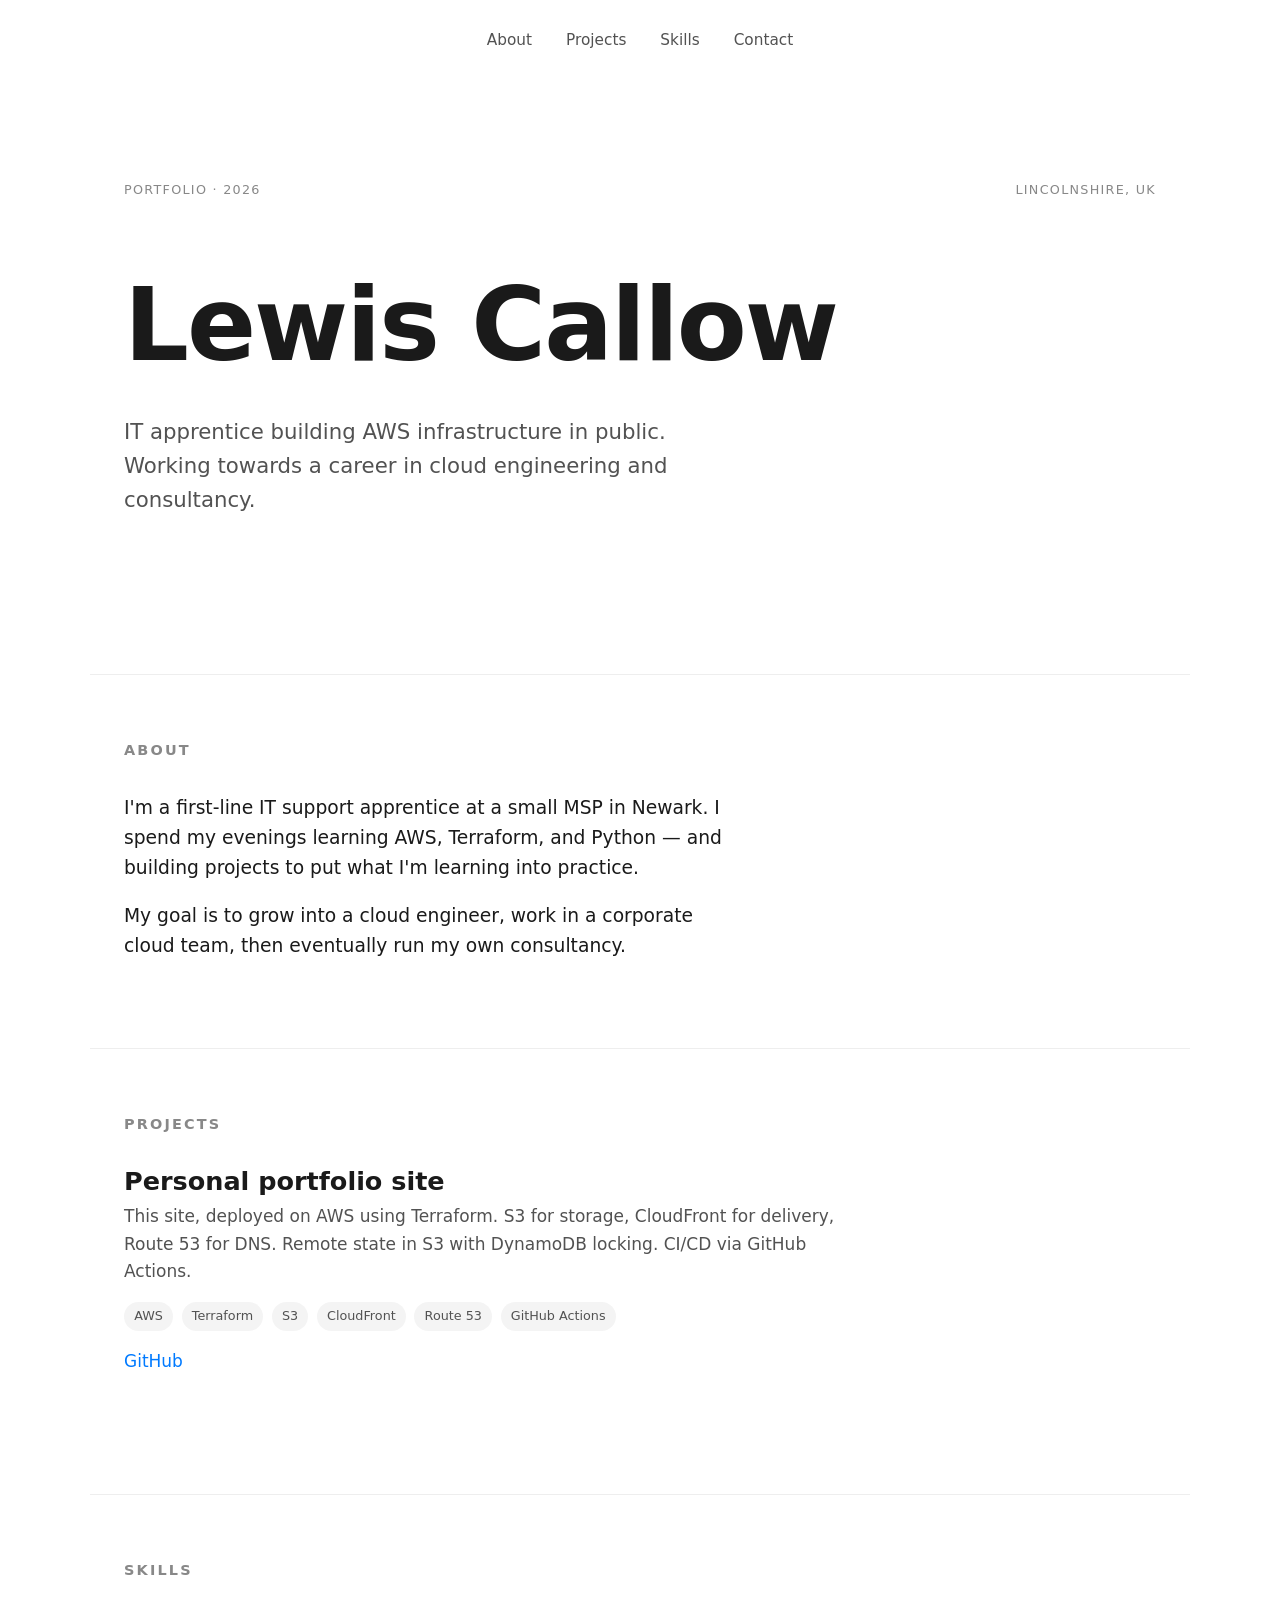
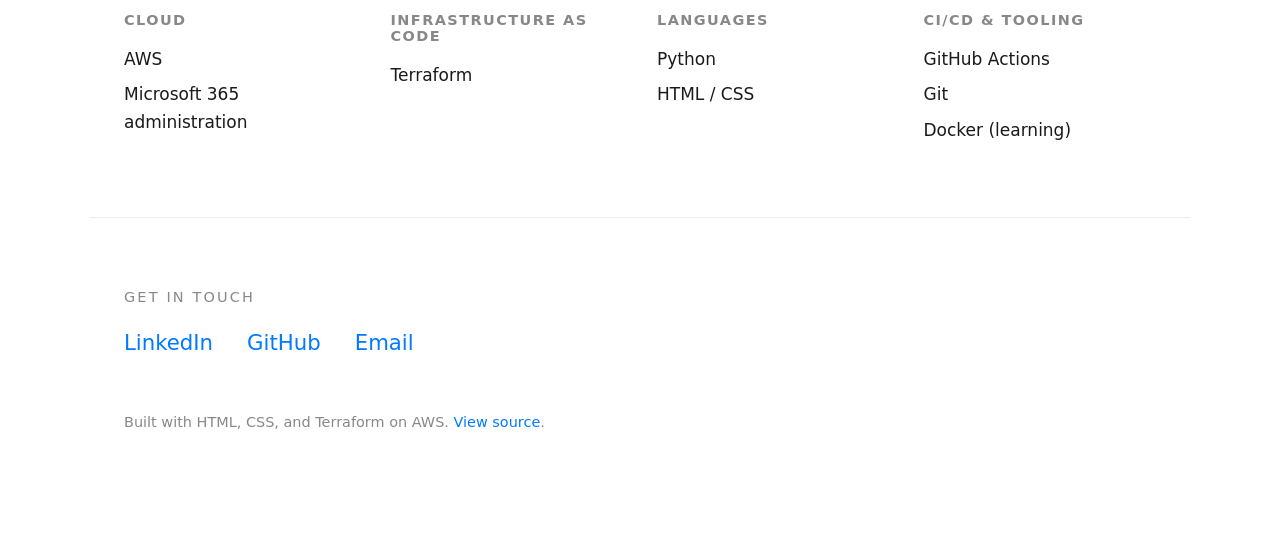
==== site/index.html @ 88adb171 "Add v1 portfolio site with hero, projects, skills, footer" ====
<!doctype html>
<html lang="en">
  <head>
    <meta charset="UTF-8" />
    <meta name="viewport" content="width=device-width, initial-scale=1.0" />
    <title>Lewis Callow</title>
    <meta
      name="description"
      content="IT apprentice building AWS infrastructure in public. Portfolio of cloud engineering projects."
    />
    <link rel="stylesheet" href="style.css" />
  </head>
  <body>
    <nav class="site-nav" aria-label="Primary">
      <ul class="site-nav-links">
        <li><a href="#about">About</a></li>
        <li><a href="#projects">Projects</a></li>
        <li><a href="#skills">Skills</a></li>
        <li><a href="#contact">Contact</a></li>
      </ul>
    </nav>
    <header class="hero">
      <div class="hero-meta">
        <span>Portfolio · 2026</span>
        <span>Lincolnshire, UK</span>
      </div>
      <h1 class="hero-name">Lewis Callow</h1>
      <p class="hero-tagline">
        IT apprentice building AWS infrastructure in public. Working towards a
        career in cloud engineering and consultancy.
      </p>
    </header>

    <main>
      <section id="about">
        <h2>About</h2>
        <p>
          <!-- Replace with your own voice. 2-3 sentences max. -->
          I'm a first-line IT support apprentice at a small MSP in Newark. I
          spend my evenings learning AWS, Terraform, and Python — and building
          projects to put what I'm learning into practice.
        </p>
        <p>
          My goal is to grow into a cloud engineer, work in a corporate cloud
          team, then eventually run my own consultancy.
        </p>
      </section>

      <section id="projects">
        <h2>Projects</h2>

        <article class="project">
          <h3>Personal portfolio site</h3>
          <p class="project-description">
            This site, deployed on AWS using Terraform. S3 for storage,
            CloudFront for delivery, Route 53 for DNS. Remote state in S3 with
            DynamoDB locking. CI/CD via GitHub Actions.
          </p>
          <ul class="project-tags">
            <li>AWS</li>
            <li>Terraform</li>
            <li>S3</li>
            <li>CloudFront</li>
            <li>Route 53</li>
            <li>GitHub Actions</li>
          </ul>
          <ul class="project-links">
            <li>
              <a href="https://github.com/lcallow1/lewis-portfolio-site"
                >GitHub</a
              >
            </li>
            <!-- <li><a href="#">Walkthrough</a></li>  uncomment when Loom recorded -->
          </ul>
        </article>

        <!-- Duplicate the <article> above to add more projects later -->
      </section>

      <section id="skills">
        <h2>Skills</h2>

        <div class="skill-groups">
          <div class="skill-group">
            <h3>Cloud</h3>
            <ul>
              <li>AWS</li>
              <li>Microsoft 365 administration</li>
            </ul>
          </div>

          <div class="skill-group">
            <h3>Infrastructure as Code</h3>
            <ul>
              <li>Terraform</li>
            </ul>
          </div>

          <div class="skill-group">
            <h3>Languages</h3>
            <ul>
              <li>Python</li>
              <li>HTML / CSS</li>
            </ul>
          </div>

          <div class="skill-group">
            <h3>CI/CD &amp; Tooling</h3>
            <ul>
              <li>GitHub Actions</li>
              <li>Git</li>
              <li>Docker (learning)</li>
            </ul>
          </div>
        </div>
      </section>
    </main>

    <footer>
      <p class="contact-prompt">Get in touch</p>
      <ul class="contact-links">
        <li>
          <a href="https://www.linkedin.com/in/YOUR-LINKEDIN">LinkedIn</a>
        </li>
        <li><a href="https://github.com/lcallow1">GitHub</a></li>
        <li><a href="mailto:lewis.fcallow@gmail.com">Email</a></li>
      </ul>
      <p class="footer-note">
        Built with HTML, CSS, and Terraform on AWS.
        <a href="https://github.com/lcallow1/lewis-portfolio-site"
          >View source</a
        >.
      </p>
    </footer>
  </body>
</html>
---- site/style.css ----
/* =========================================================================
   1. Reset & base
   ========================================================================= */

*,
*::before,
*::after {
  box-sizing: border-box;
}

html {
  /* clamp() = min, preferred, max — fluid font sizing */
  font-size: clamp(15px, 1vw + 12px, 17px);
  scroll-behavior: smooth;
}

body {
  margin: 0;
  font-family:
    system-ui,
    -apple-system,
    "Segoe UI",
    Roboto,
    sans-serif;
  color: #1a1a1a;
  background: #ffffff;
  line-height: 1.6;
}

h1,
h2,
h3 {
  margin: 0;
  line-height: 1.1;
  font-weight: 600;
}

p {
  margin: 0 0 1em;
}

a {
  color: #007aff; /* accent colour — change to your taste */
  text-decoration: none;
  border-bottom: 1px solid transparent;
  transition: border-color 0.15s ease;
}

a:hover {
  border-bottom-color: currentColor;
}

ul {
  list-style: none;
  padding: 0;
  margin: 0;
}

/* =========================================================================
   2. Nav
   ========================================================================= */

.site-nav {
  display: flex;
  justify-content: center; /* was: space-between */
  align-items: center;
  max-width: 1100px;
  margin: 0 auto;
  padding: 1.5rem 2rem;
}

.site-nav-links {
  display: flex;
  gap: 2rem;
}

.site-nav-links a {
  color: #525252;
  font-size: 0.9rem;
  border-bottom: none;
}

.site-nav-links a:hover {
  color: #1a1a1a;
}

/* On mobile, hide the links — keep the logo */
@media (max-width: 600px) {
  .site-nav-links {
    display: none;
  }
}

/* =========================================================================
   3. Layout: shared container width
   ========================================================================= */

.hero,
main section,
footer {
  max-width: 1100px;
  margin: 0 auto;
  padding: 0 2rem;
}

/* =========================================================================
   3. Hero
   ========================================================================= */

.hero {
  padding-top: 6rem;
  padding-bottom: 8rem;
}

.hero-meta {
  display: flex;
  justify-content: space-between;
  font-size: 0.75rem;
  text-transform: uppercase;
  letter-spacing: 0.1em;
  color: #888;
  margin-bottom: 4rem;
}

.hero-name {
  font-size: clamp(3rem, 9vw, 6rem);
  font-weight: 700;
  letter-spacing: -0.02em;
}

.hero-tagline {
  font-size: 1.25rem;
  color: #525252;
  max-width: 36rem;
  margin-top: 2rem;
}

/* =========================================================================
   4. Sections
   ========================================================================= */

main section {
  padding-top: 4rem;
  padding-bottom: 4rem;
  border-top: 1px solid #eee; /* gentle dividers */
}

main section h2 {
  font-size: 0.85rem;
  text-transform: uppercase;
  letter-spacing: 0.15em;
  color: #888;
  margin-bottom: 2rem;
}

/* About */

#about p {
  font-size: 1.1rem;
  max-width: 36rem;
}

/* =========================================================================
   5. Projects
   ========================================================================= */

.project {
  margin-bottom: 3rem;
}

.project h3 {
  font-size: 1.5rem;
  margin-bottom: 0.5rem;
}

.project-description {
  max-width: 42rem;
  color: #525252;
}

.project-tags {
  display: flex;
  flex-wrap: wrap;
  gap: 0.5rem;
  margin: 1rem 0;
}

.project-tags li {
  font-size: 0.75rem;
  padding: 0.25rem 0.6rem;
  background: #f4f4f4;
  border-radius: 999px;
  color: #525252;
}

.project-links {
  display: flex;
  gap: 1.5rem;
}

/* =========================================================================
   6. Skills
   ========================================================================= */

.skill-groups {
  display: grid;
  grid-template-columns: repeat(auto-fit, minmax(180px, 1fr));
  gap: 2rem;
}

.skill-group h3 {
  font-size: 0.85rem;
  text-transform: uppercase;
  letter-spacing: 0.1em;
  color: #888;
  margin-bottom: 0.75rem;
}

.skill-group li {
  padding: 0.25rem 0;
  color: #1a1a1a;
}

/* =========================================================================
   7. Footer
   ========================================================================= */

footer {
  padding-top: 4rem;
  padding-bottom: 6rem;
  border-top: 1px solid #eee;
}

.contact-prompt {
  font-size: 0.85rem;
  text-transform: uppercase;
  letter-spacing: 0.15em;
  color: #888;
  margin-bottom: 1rem;
}

.contact-links {
  display: flex;
  gap: 2rem;
  font-size: 1.25rem;
  margin-bottom: 3rem;
}

.footer-note {
  font-size: 0.85rem;
  color: #888;
}

/* =========================================================================
   8. Responsive tweaks
   ========================================================================= */

@media (max-width: 600px) {
  .hero {
    padding-top: 3rem;
    padding-bottom: 5rem;
  }

  .hero-meta {
    flex-direction: column;
    gap: 0.5rem;
  }

  .contact-links {
    flex-direction: column;
    gap: 0.75rem;
  }
}
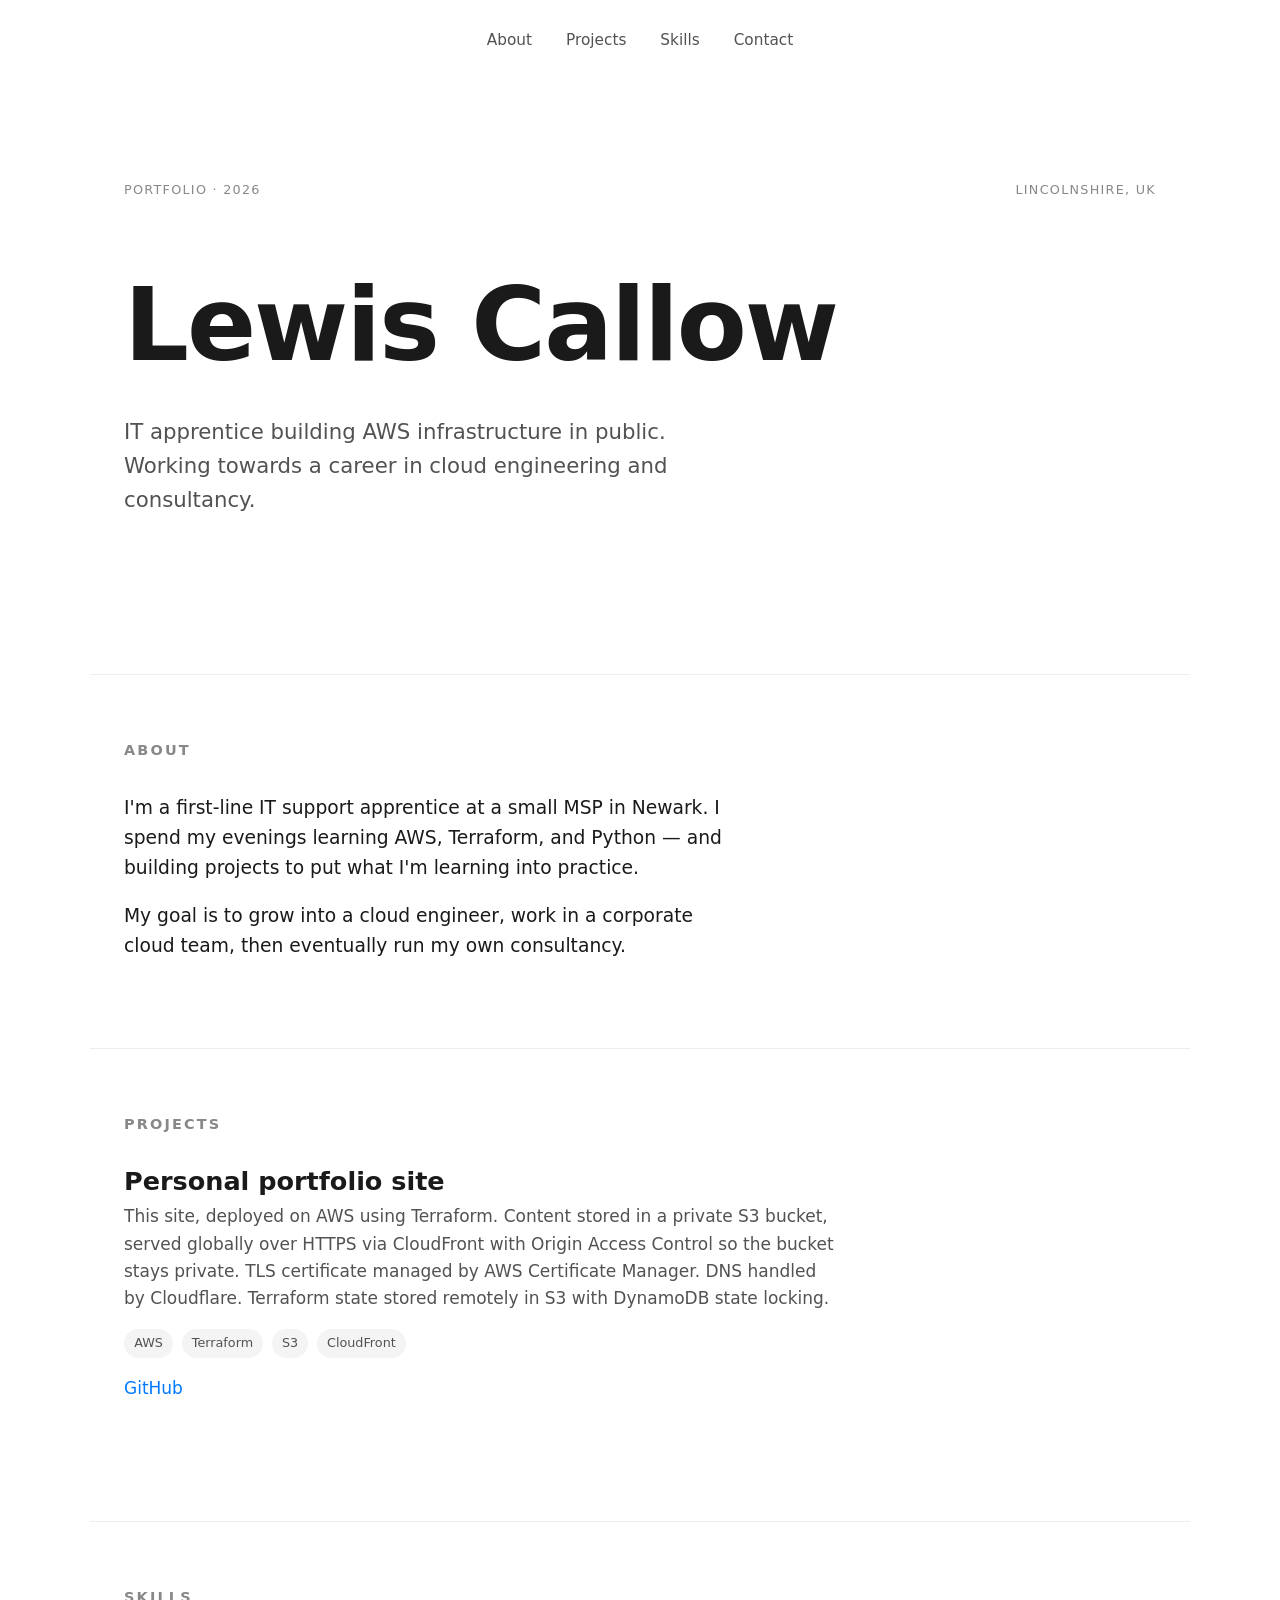
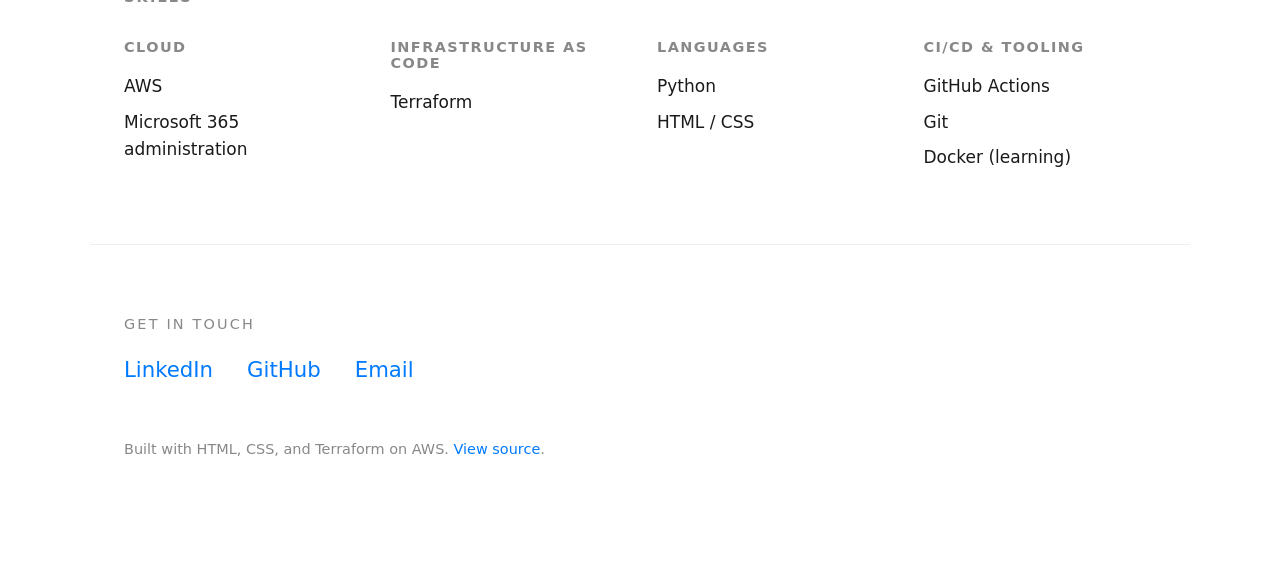
==== commit 341d45f3: "Add GitHub Actions deploy pipeline with OIDC authentication" ====
--- a/site/index.html
+++ b/site/index.html
@@ -52,17 +52,17 @@
         <article class="project">
           <h3>Personal portfolio site</h3>
           <p class="project-description">
-            This site, deployed on AWS using Terraform. S3 for storage,
-            CloudFront for delivery, Route 53 for DNS. Remote state in S3 with
-            DynamoDB locking. CI/CD via GitHub Actions.
+            This site, deployed on AWS using Terraform. Content stored in a
+            private S3 bucket, served globally over HTTPS via CloudFront with
+            Origin Access Control so the bucket stays private. TLS certificate
+            managed by AWS Certificate Manager. DNS handled by Cloudflare.
+            Terraform state stored remotely in S3 with DynamoDB state locking.
           </p>
           <ul class="project-tags">
             <li>AWS</li>
             <li>Terraform</li>
             <li>S3</li>
             <li>CloudFront</li>
-            <li>Route 53</li>
-            <li>GitHub Actions</li>
           </ul>
           <ul class="project-links">
             <li>
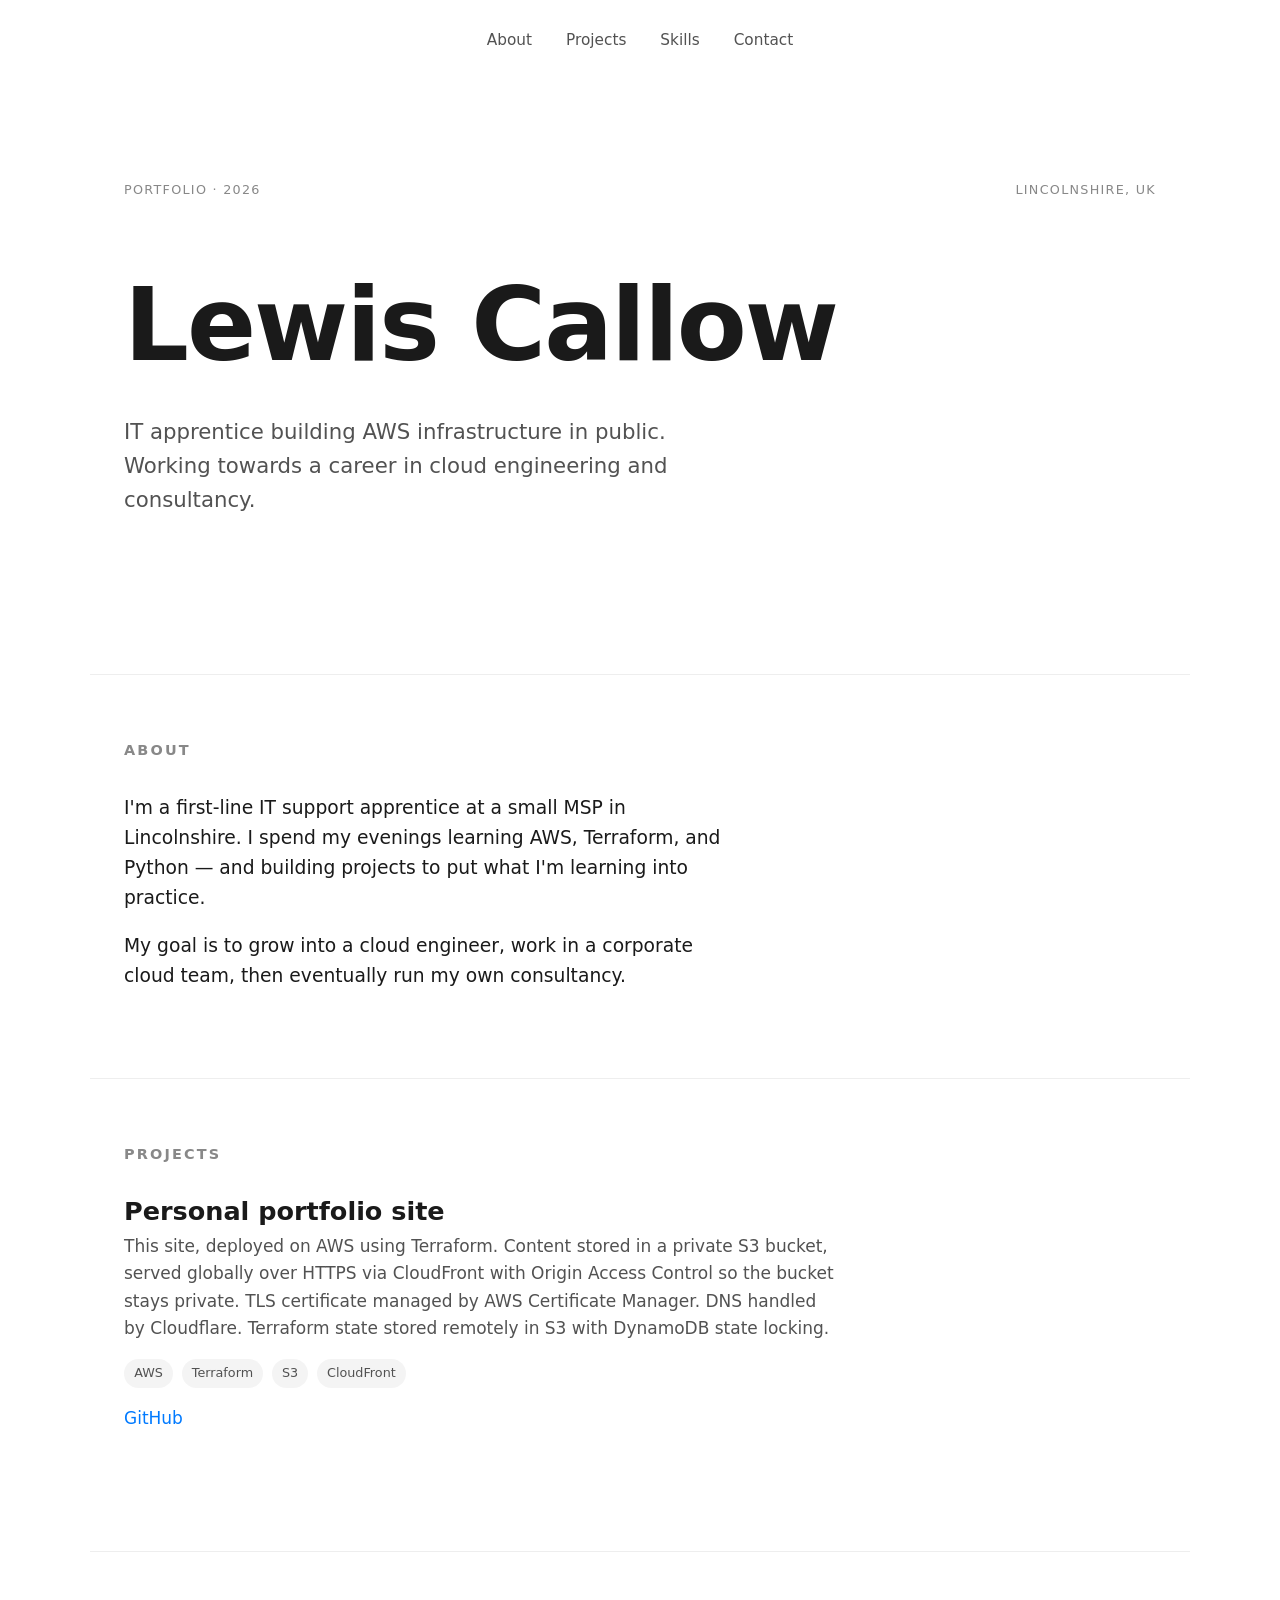
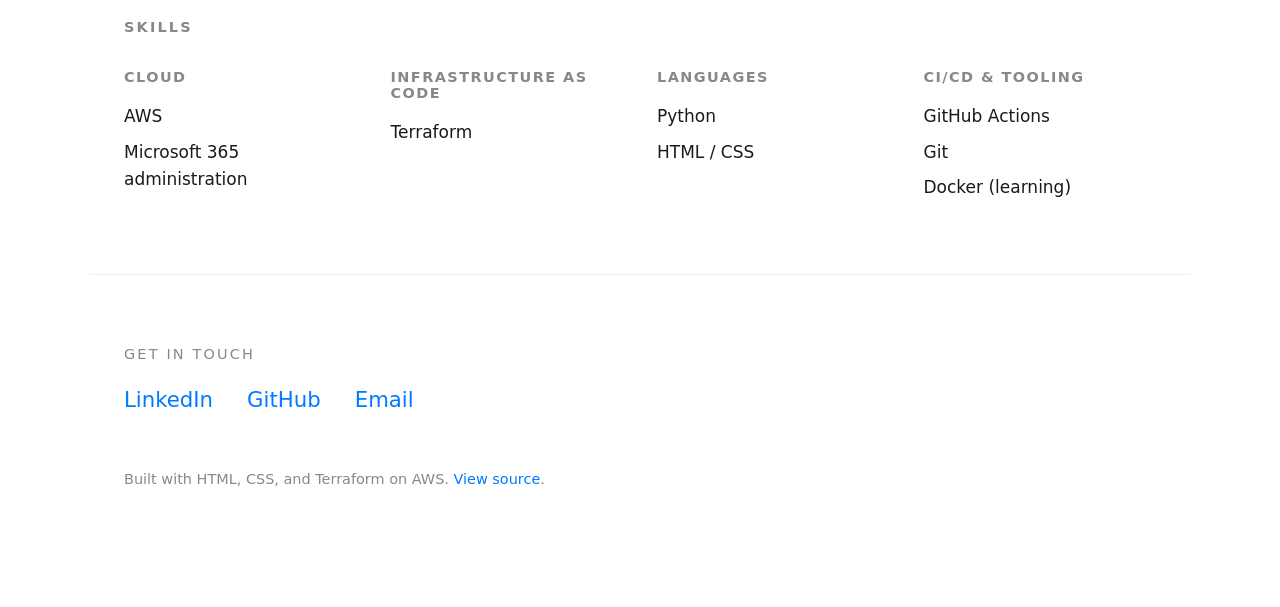
==== commit be030ea2: "Test GitHub Actions deploy pipeline" ====
--- a/site/index.html
+++ b/site/index.html
@@ -36,8 +36,8 @@
         <h2>About</h2>
         <p>
           <!-- Replace with your own voice. 2-3 sentences max. -->
-          I'm a first-line IT support apprentice at a small MSP in Newark. I
-          spend my evenings learning AWS, Terraform, and Python — and building
+          I'm a first-line IT support apprentice at a small MSP in Lincolnshire.
+          I spend my evenings learning AWS, Terraform, and Python — and building
           projects to put what I'm learning into practice.
         </p>
         <p>
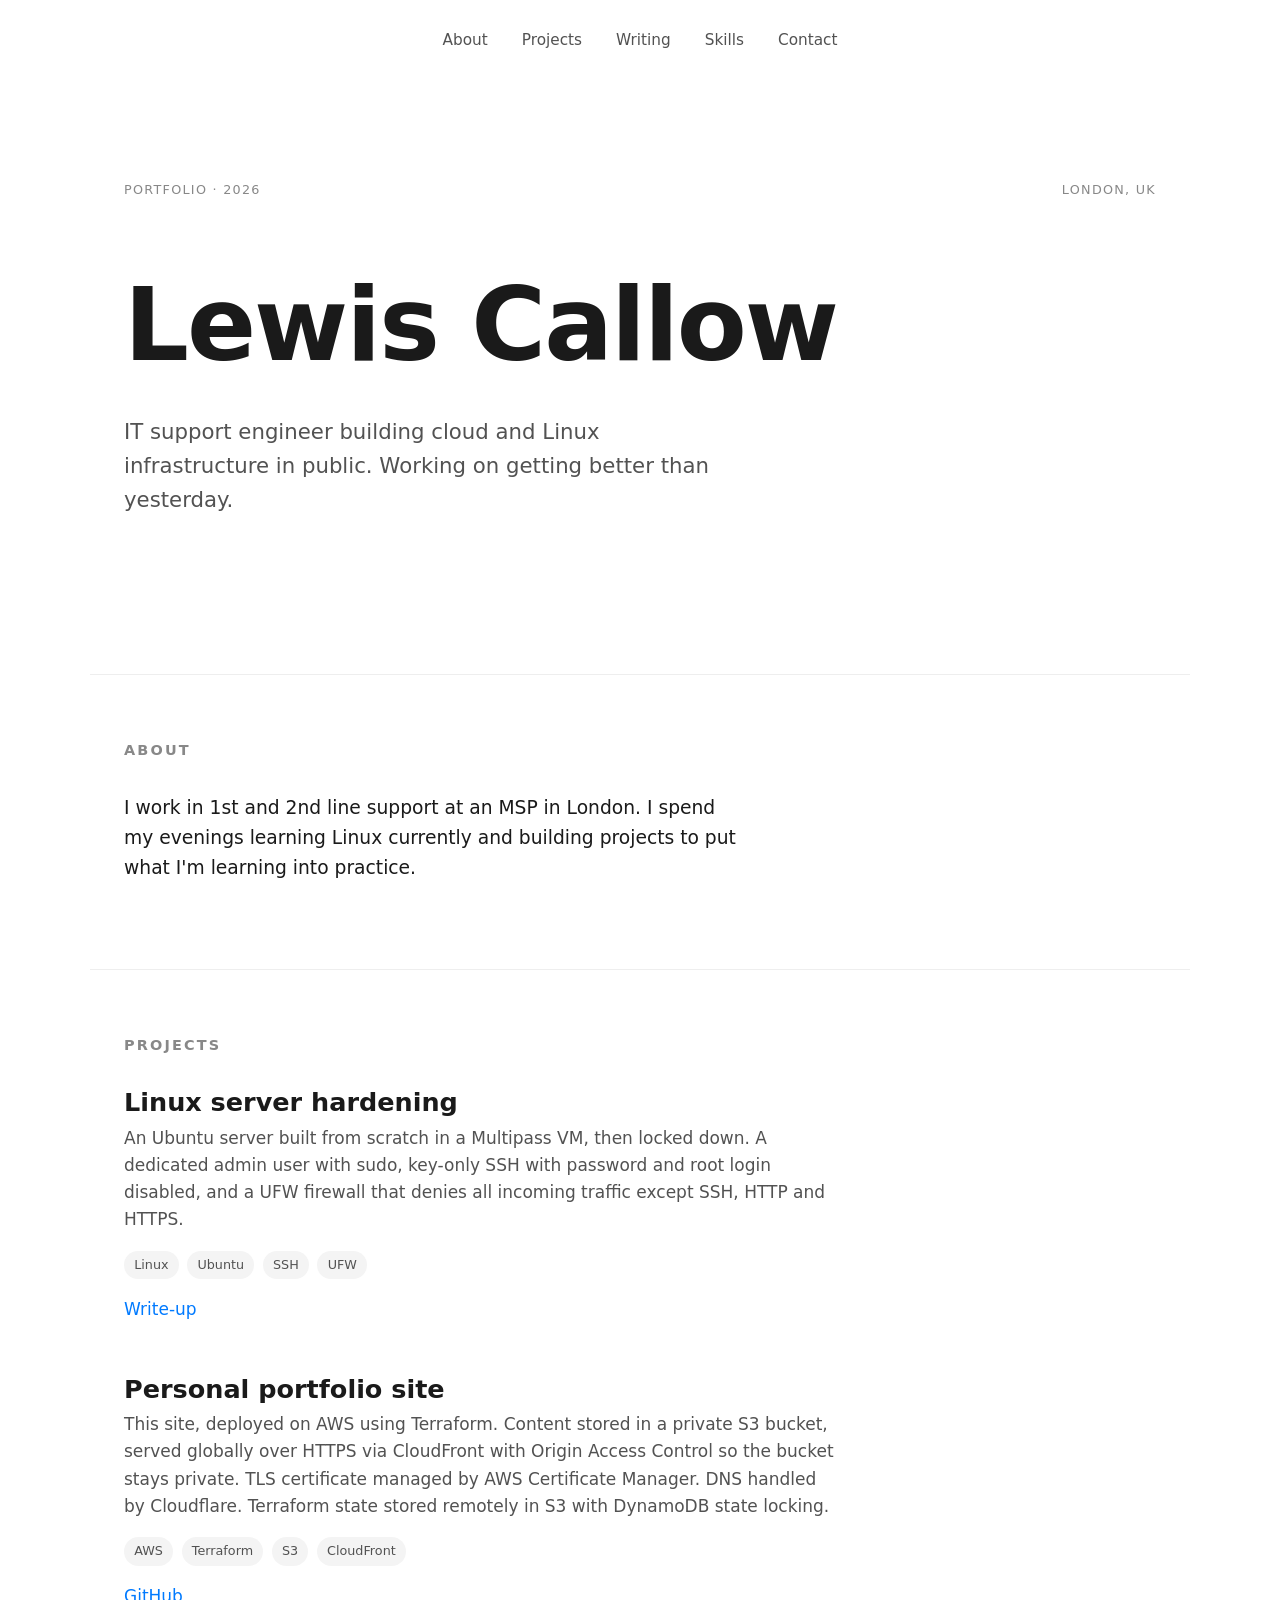
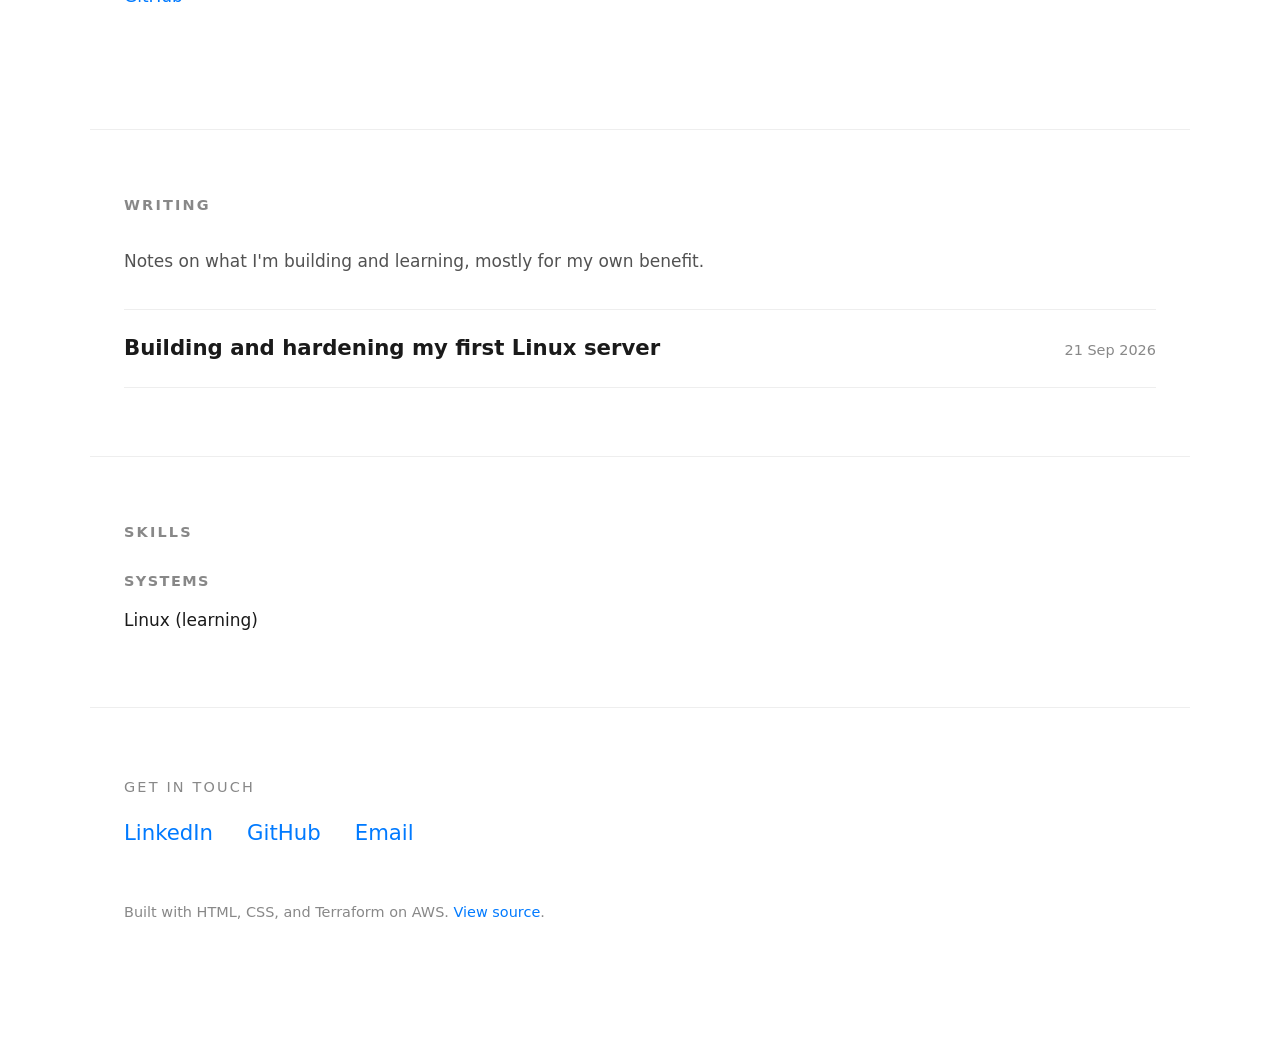
==== commit a6783906: "Add blog and Linux project" ====
--- a/site/index.html
+++ b/site/index.html
@@ -6,7 +6,7 @@
     <title>Lewis Callow</title>
     <meta
       name="description"
-      content="IT apprentice building AWS infrastructure in public. Portfolio of cloud engineering projects."
+      content="IT support engineer building cloud and Linux infrastructure in public. Portfolio of projects and write-ups."
     />
     <link rel="stylesheet" href="style.css" />
   </head>
@@ -15,6 +15,7 @@
       <ul class="site-nav-links">
         <li><a href="#about">About</a></li>
         <li><a href="#projects">Projects</a></li>
+        <li><a href="#writing">Writing</a></li>
         <li><a href="#skills">Skills</a></li>
         <li><a href="#contact">Contact</a></li>
       </ul>
@@ -22,12 +23,12 @@
     <header class="hero">
       <div class="hero-meta">
         <span>Portfolio · 2026</span>
-        <span>Lincolnshire, UK</span>
+        <span>London, UK</span>
       </div>
       <h1 class="hero-name">Lewis Callow</h1>
       <p class="hero-tagline">
-        IT apprentice building AWS infrastructure in public. Working towards a
-        career in cloud engineering and consultancy.
+        IT support engineer building cloud and Linux infrastructure in public.
+        Working on getting better than yesterday.
       </p>
     </header>
 
@@ -35,19 +36,33 @@
       <section id="about">
         <h2>About</h2>
         <p>
-          <!-- Replace with your own voice. 2-3 sentences max. -->
-          I'm a first-line IT support apprentice at a small MSP in Lincolnshire.
-          I spend my evenings learning AWS, Terraform, and Python — and building
+          I work in 1st and 2nd line support at an MSP in London. I spend my
+          evenings learning Linux currently and building
           projects to put what I'm learning into practice.
-        </p>
-        <p>
-          My goal is to grow into a cloud engineer, work in a corporate cloud
-          team, then eventually run my own consultancy.
         </p>
       </section>
 
       <section id="projects">
         <h2>Projects</h2>
+
+        <article class="project">
+          <h3>Linux server hardening</h3>
+          <p class="project-description">
+            An Ubuntu server built from scratch in a Multipass VM, then locked
+            down. A dedicated admin user with sudo, key-only SSH with password
+            and root login disabled, and a UFW firewall that denies all incoming
+            traffic except SSH, HTTP and HTTPS.
+          </p>
+          <ul class="project-tags">
+            <li>Linux</li>
+            <li>Ubuntu</li>
+            <li>SSH</li>
+            <li>UFW</li>
+          </ul>
+          <ul class="project-links">
+            <li><a href="posts/linux-server-hardening.html">Write-up</a></li>
+          </ul>
+        </article>
 
         <article class="project">
           <h3>Personal portfolio site</h3>
@@ -70,53 +85,41 @@
                 >GitHub</a
               >
             </li>
-            <!-- <li><a href="#">Walkthrough</a></li>  uncomment when Loom recorded -->
           </ul>
         </article>
+      </section>
 
-        <!-- Duplicate the <article> above to add more projects later -->
+      <section id="writing">
+        <h2>Writing</h2>
+        <p class="writing-intro">
+          Notes on what I'm building and learning, mostly for my own benefit.
+        </p>
+        <ul class="post-list">
+          <li>
+            <a href="posts/linux-server-hardening.html">
+              <span class="post-list-title">Building and hardening my first Linux server</span>
+              <time class="post-list-date" datetime="2026-09-21">21 Sep 2026</time>
+            </a>
+          </li>
+        </ul>
       </section>
 
       <section id="skills">
         <h2>Skills</h2>
 
         <div class="skill-groups">
-          <div class="skill-group">
-            <h3>Cloud</h3>
-            <ul>
-              <li>AWS</li>
-              <li>Microsoft 365 administration</li>
-            </ul>
-          </div>
 
           <div class="skill-group">
-            <h3>Infrastructure as Code</h3>
+            <h3>Systems</h3>
             <ul>
-              <li>Terraform</li>
-            </ul>
-          </div>
-
-          <div class="skill-group">
-            <h3>Languages</h3>
-            <ul>
-              <li>Python</li>
-              <li>HTML / CSS</li>
-            </ul>
-          </div>
-
-          <div class="skill-group">
-            <h3>CI/CD &amp; Tooling</h3>
-            <ul>
-              <li>GitHub Actions</li>
-              <li>Git</li>
-              <li>Docker (learning)</li>
+              <li>Linux (learning)</li>
             </ul>
           </div>
         </div>
       </section>
     </main>
 
-    <footer>
+    <footer id="contact">
       <p class="contact-prompt">Get in touch</p>
       <ul class="contact-links">
         <li>
--- a/site/style.css
+++ b/site/style.css
@@ -271,3 +271,146 @@
     gap: 0.75rem;
   }
 }
+
+/* =========================================================================
+   9. Writing list (homepage)
+   ========================================================================= */
+
+.writing-intro {
+  color: #525252;
+  max-width: 36rem;
+  margin-bottom: 2rem;
+}
+
+.post-list li {
+  border-top: 1px solid #eee;
+}
+
+.post-list li:last-child {
+  border-bottom: 1px solid #eee;
+}
+
+.post-list a {
+  display: flex;
+  justify-content: space-between;
+  align-items: baseline;
+  gap: 2rem;
+  padding: 1.25rem 0;
+  color: #1a1a1a;
+  border-bottom: none;
+}
+
+.post-list-title {
+  font-size: 1.25rem;
+  font-weight: 600;
+}
+
+.post-list a:hover .post-list-title {
+  color: #007aff;
+}
+
+.post-list-date {
+  font-size: 0.85rem;
+  color: #888;
+  white-space: nowrap;
+}
+
+/* =========================================================================
+   10. Post page
+   ========================================================================= */
+
+.post {
+  max-width: 1100px;
+  margin: 0 auto;
+  padding: 0 2rem;
+}
+
+.post-header {
+  padding-top: 6rem;
+  padding-bottom: 4rem;
+  border-bottom: 1px solid #eee;
+}
+
+.post-back {
+  display: inline-block;
+  font-size: 0.85rem;
+  color: #888;
+  margin-bottom: 3rem;
+}
+
+.post-title {
+  font-size: clamp(2.25rem, 6vw, 4rem);
+  font-weight: 700;
+  letter-spacing: -0.02em;
+  max-width: 48rem;
+}
+
+.post-meta {
+  display: flex;
+  gap: 1.5rem;
+  font-size: 0.85rem;
+  color: #888;
+  margin-top: 2rem;
+  margin-bottom: 0;
+}
+
+.post-body {
+  max-width: 40rem;
+  padding-top: 4rem;
+  padding-bottom: 6rem;
+  font-size: 1.1rem;
+}
+
+.post-body h2 {
+  font-size: 1.5rem;
+  margin-top: 3rem;
+  margin-bottom: 1rem;
+}
+
+.post-body ul,
+.post-body ol {
+  margin: 0 0 1em;
+  padding-left: 1.25rem;
+}
+
+.post-body ul {
+  list-style: disc;
+}
+
+.post-body ol {
+  list-style: decimal;
+}
+
+.post-body li {
+  margin-bottom: 0.75rem;
+  padding-left: 0.25rem;
+}
+
+.post-body code {
+  font-family: ui-monospace, "SF Mono", Menlo, Consolas, monospace;
+  font-size: 0.9em;
+  background: #f4f4f4;
+  padding: 0.1em 0.35em;
+  border-radius: 4px;
+}
+
+a:focus-visible {
+  outline: 2px solid #007aff;
+  outline-offset: 3px;
+}
+
+@media (max-width: 600px) {
+  .post-header {
+    padding-top: 3rem;
+  }
+
+  .post-list a {
+    flex-direction: column;
+    gap: 0.25rem;
+  }
+
+  .post-meta {
+    flex-direction: column;
+    gap: 0.25rem;
+  }
+}
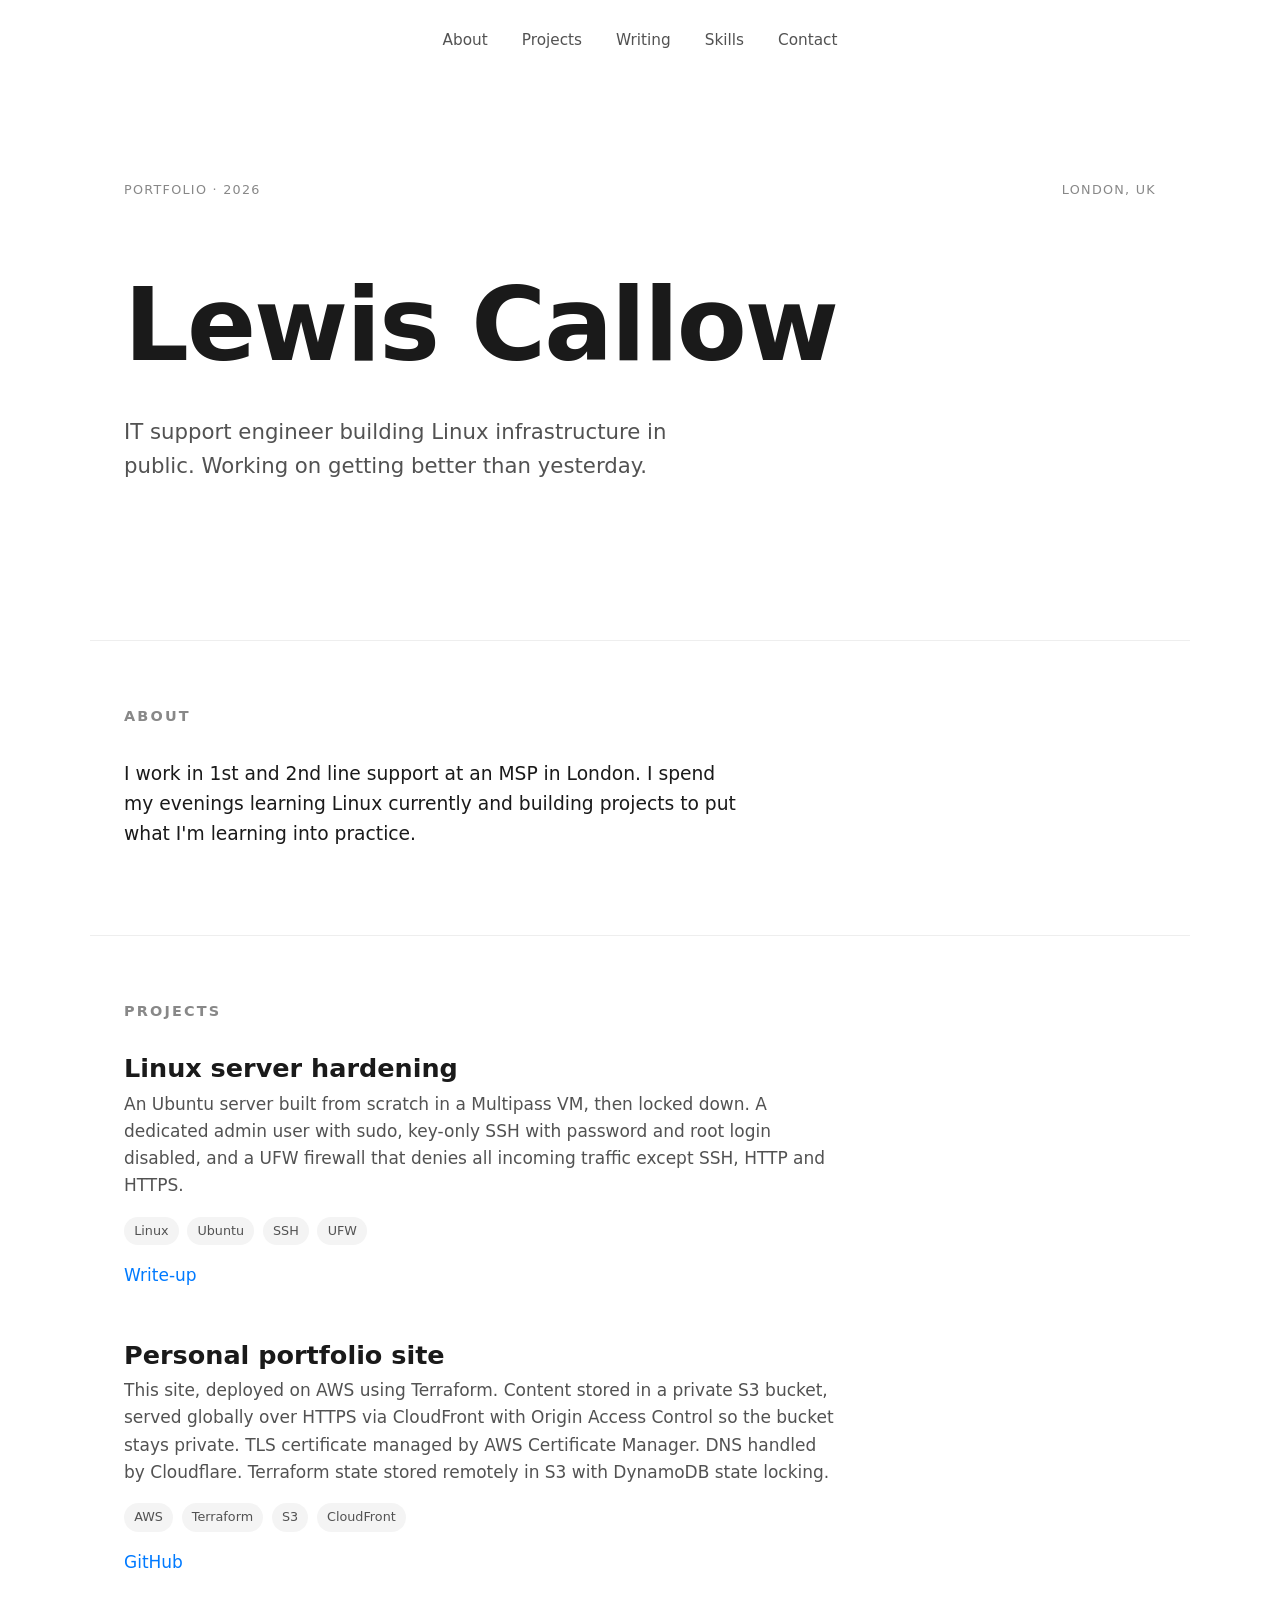
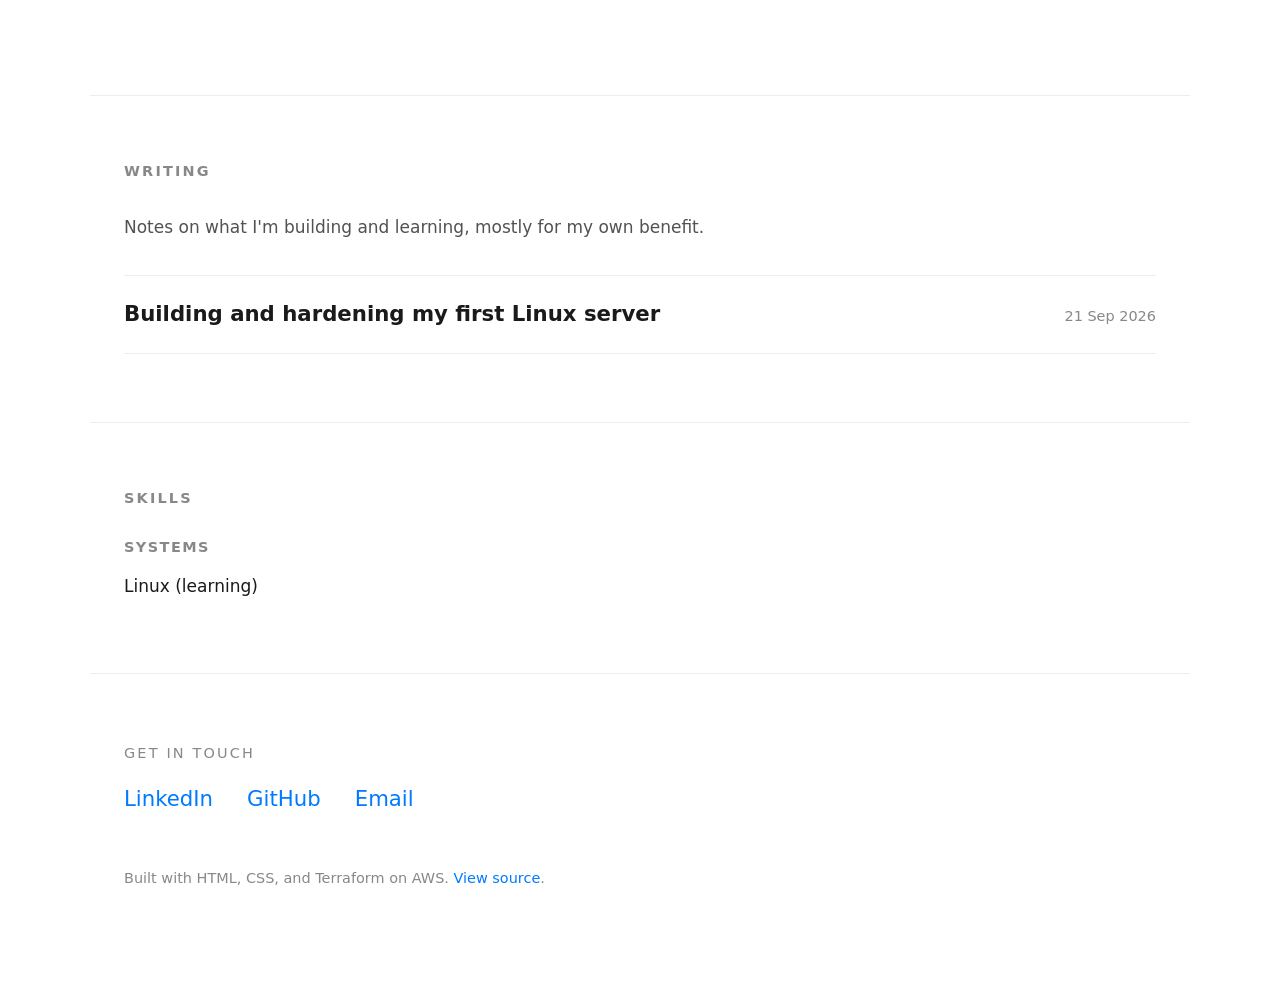
==== commit 34b8298e: "Change taglin" ====
--- a/site/index.html
+++ b/site/index.html
@@ -27,7 +27,7 @@
       </div>
       <h1 class="hero-name">Lewis Callow</h1>
       <p class="hero-tagline">
-        IT support engineer building cloud and Linux infrastructure in public.
+        IT support engineer building Linux infrastructure in public.
         Working on getting better than yesterday.
       </p>
     </header>
@@ -123,7 +123,7 @@
       <p class="contact-prompt">Get in touch</p>
       <ul class="contact-links">
         <li>
-          <a href="https://www.linkedin.com/in/YOUR-LINKEDIN">LinkedIn</a>
+          <a href="https://www.linkedin.com/in/lewis-callow/">LinkedIn</a>
         </li>
         <li><a href="https://github.com/lcallow1">GitHub</a></li>
         <li><a href="mailto:lewis.fcallow@gmail.com">Email</a></li>
